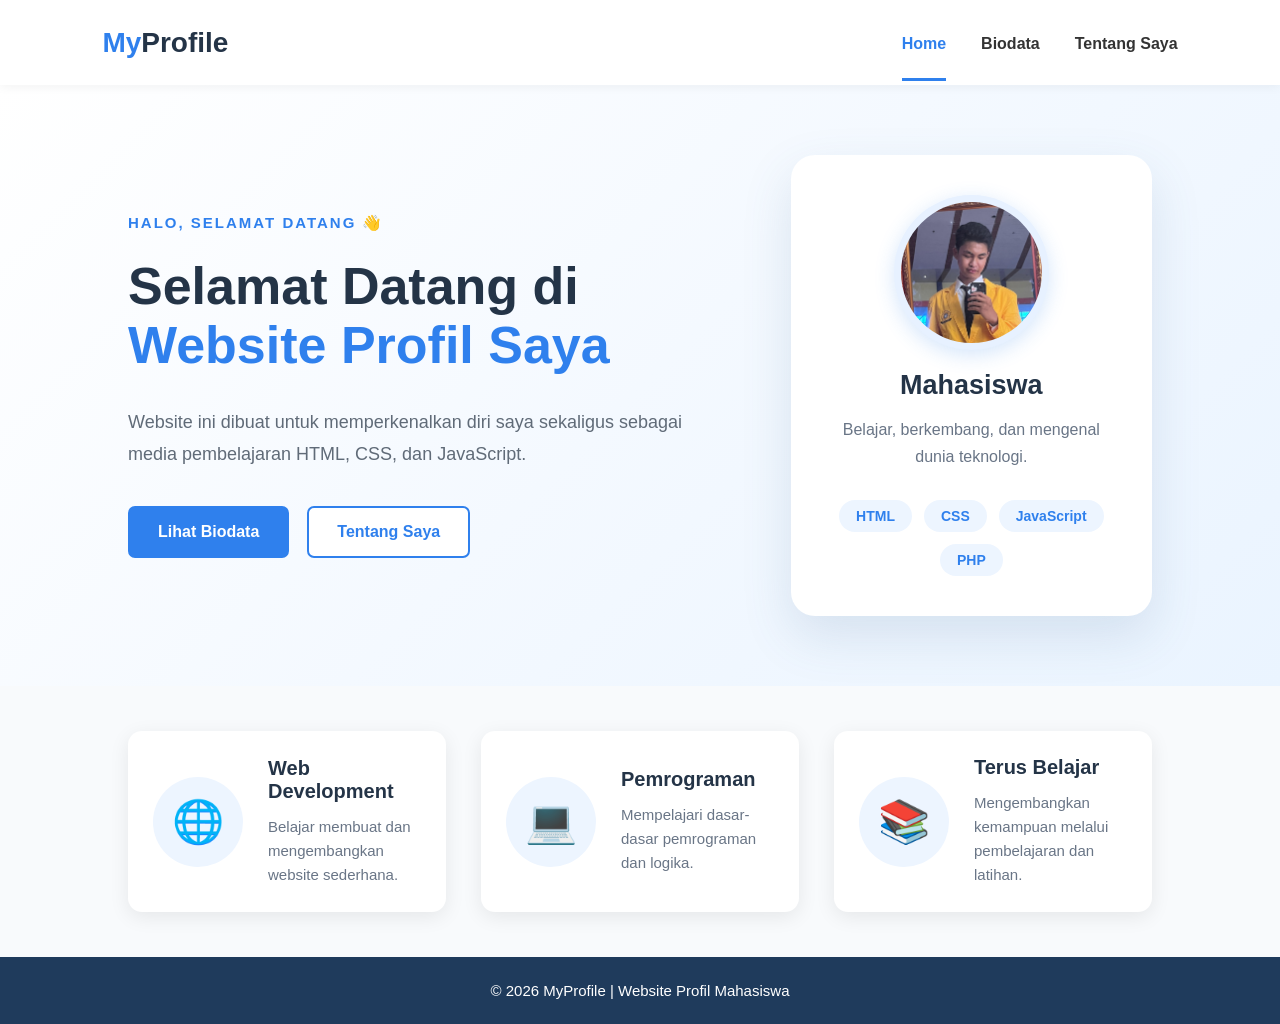
==== index.html @ 7eca73e7 "Add files via upload" ====
<!DOCTYPE html>
<html lang="id">
<head>
    <meta charset="UTF-8">
    <meta name="viewport" content="width=device-width, initial-scale=1.0">
    <title>Home | MyProfile</title>

    <link rel="stylesheet" href="index.css">
</head>

<body>

    <header>
        <h2 class="logo">
            <span>My</span>Profile
        </h2>

        <nav>
            <a href="index.html" class="aktif">Home</a>
            <a href="biodata.html">Biodata</a>
            <a href="tentang.html">Tentang Saya</a>
        </nav>
    </header>


    <main>

        <section class="hero">

            <div class="hero-text">

                <p class="sapaan">
                    HALO, SELAMAT DATANG 👋
                </p>

                <h1>
                    Selamat Datang di
                    <span>Website Profil Saya</span>
                </h1>

                <p class="deskripsi">
                    Website ini dibuat untuk memperkenalkan diri saya
                    sekaligus sebagai media pembelajaran HTML, CSS,
                    dan JavaScript.
                </p>

                <div class="tombol">

                    <a href="biodata.html" class="btn-utama">
                        Lihat Biodata
                    </a>

                    <a href="tentang.html" class="btn-kedua">
                        Tentang Saya
                    </a>

                </div>

            </div>


            <div class="profile-card">

                <div class="foto-profile">
                    <img src="Images/profil.jpeg" alt="Foto Profil">
                </div>

                <h2>Mahasiswa</h2>

                <p>
                    Belajar, berkembang, dan mengenal
                    dunia teknologi.
                </p>

                <div class="skill">
                    <span>HTML</span>
                    <span>CSS</span>
                    <span>JavaScript</span>
                    <span>PHP</span>
                </div>

            </div>

        </section>


        <section class="info">

            <div class="info-card">

                <div class="info-icon">
                    🌐
                </div>

                <div class="info-text">
                    <h3>Web Development</h3>

                    <p>
                        Belajar membuat dan mengembangkan
                        website sederhana.
                    </p>
                </div>

            </div>


            <div class="info-card">

                <div class="info-icon">
                    💻
                </div>

                <div class="info-text">
                    <h3>Pemrograman</h3>

                    <p>
                        Mempelajari dasar-dasar
                        pemrograman dan logika.
                    </p>
                </div>

            </div>


            <div class="info-card">

                <div class="info-icon">
                    📚
                </div>

                <div class="info-text">
                    <h3>Terus Belajar</h3>

                    <p>
                        Mengembangkan kemampuan melalui
                        pembelajaran dan latihan.
                    </p>
                </div>

            </div>

        </section>

    </main>


    <footer>
        <p>
            &copy; 2026 MyProfile | Website Profil Mahasiswa
        </p>
    </footer>

</body>
</html>
---- index.css ----
* {
    margin: 0;
    padding: 0;
    box-sizing: border-box;
}

body {
    font-family: Arial, sans-serif;
    background-color: #f5f8fc;
    color: #243447;
}


/* ================= HEADER ================= */

header {
    height: 85px;

    background-color: white;

    display: flex;
    justify-content: space-between;
    align-items: center;

    padding: 0 8%;

    box-shadow: 0 2px 10px rgba(0, 0, 0, 0.05);

    position: relative;
    z-index: 10;
}

.logo {
    font-size: 28px;
    font-weight: bold;
    color: #243447;
}

.logo span {
    color: #2f80ed;
}

nav {
    display: flex;
    gap: 35px;
}

nav a {
    color: #333;
    text-decoration: none;

    font-size: 16px;
    font-weight: bold;

    padding: 30px 0 25px;

    transition: 0.3s;
}

nav a:hover {
    color: #2f80ed;
}

nav .aktif {
    color: #2f80ed;
    border-bottom: 3px solid #2f80ed;
}


/* ================= HERO ================= */

.hero {
    min-height: 565px;

    display: flex;
    align-items: center;
    justify-content: space-between;

    padding: 70px 10%;

    gap: 80px;

    background:
        linear-gradient(
            135deg,
            #ffffff 0%,
            #f4f9ff 50%,
            #eaf4ff 100%
        );
}


/* ================= HERO TEXT ================= */

.hero-text {
    max-width: 620px;
}

.sapaan {
    color: #2f80ed;

    font-size: 15px;
    font-weight: bold;

    letter-spacing: 2px;

    margin-bottom: 25px;
}

.hero-text h1 {
    color: #243447;

    font-size: 52px;

    line-height: 1.15;

    margin-bottom: 30px;
}

.hero-text h1 span {
    display: block;
    color: #2f80ed;
}

.deskripsi {
    max-width: 620px;

    color: #606b78;

    font-size: 18px;

    line-height: 1.8;

    margin-bottom: 35px;
}


/* ================= TOMBOL ================= */

.tombol {
    display: flex;
    gap: 18px;
}

.btn-utama,
.btn-kedua {
    display: inline-block;

    padding: 15px 28px;

    border-radius: 7px;

    text-decoration: none;

    font-size: 16px;
    font-weight: bold;

    transition: 0.3s;
}

.btn-utama {
    color: white;

    background-color: #2f80ed;

    border: 2px solid #2f80ed;
}

.btn-kedua {
    color: #2f80ed;

    background-color: white;

    border: 2px solid #2f80ed;
}

.btn-utama:hover {
    background-color: #1769cc;

    border-color: #1769cc;

    transform: translateY(-3px);
}

.btn-kedua:hover {
    color: white;

    background-color: #2f80ed;

    transform: translateY(-3px);
}


/* ================= PROFILE CARD ================= */

.profile-card {
    width: 380px;

    min-height: 450px;

    padding: 40px 35px;

    background-color: white;

    border-radius: 24px;

    text-align: center;

    box-shadow:
        0 20px 50px rgba(65, 105, 150, 0.15);

    transition: 0.3s;
}

.profile-card:hover {
    transform: translateY(-6px);

    box-shadow:
        0 25px 55px rgba(65, 105, 150, 0.2);
}


/* ================= FOTO PROFILE ================= */

.foto-profile {
    width: 155px;
    height: 155px;

    margin: 0 auto 20px;

    padding: 7px;

    background-color: #e7f1ff;

    border-radius: 50%;

    overflow: hidden;

    box-shadow:
        0 5px 20px rgba(47, 128, 237, 0.2);
}

.foto-profile img {
    width: 100%;
    height: 100%;

    display: block;

    object-fit: cover;

    object-position: center;

    border-radius: 50%;
}

.profile-card h2 {
    color: #243447;

    font-size: 27px;

    margin-bottom: 15px;
}

.profile-card p {
    color: #697586;

    font-size: 16px;

    line-height: 1.7;

    max-width: 280px;

    margin: auto;
}


/* ================= SKILL ================= */

.skill {
    display: flex;

    justify-content: center;

    flex-wrap: wrap;

    gap: 12px;

    margin-top: 30px;
}

.skill span {
    background-color: #edf5ff;

    color: #2f80ed;

    padding: 8px 17px;

    border-radius: 20px;

    font-size: 14px;
    font-weight: bold;
}


/* ================= INFO ================= */

.info {
    display: grid;

    grid-template-columns:
        repeat(3, 1fr);

    gap: 35px;

    padding: 45px 10%;

    background-color: #f8fafc;
}

.info-card {
    min-height: 160px;

    background-color: white;

    border-radius: 14px;

    padding: 25px;

    display: flex;

    align-items: center;

    gap: 25px;

    box-shadow:
        0 5px 20px rgba(0, 0, 0, 0.08);

    transition: 0.3s;
}

.info-card:hover {
    transform: translateY(-6px);

    box-shadow:
        0 12px 30px rgba(0, 0, 0, 0.12);
}


/* ================= ICON INFO ================= */

.info-icon {
    min-width: 90px;
    height: 90px;

    border-radius: 50%;

    background-color: #edf5ff;

    display: flex;

    justify-content: center;
    align-items: center;

    font-size: 42px;
}


/* ================= INFO TEXT ================= */

.info-text h3 {
    color: #243447;

    font-size: 20px;

    margin-bottom: 12px;
}

.info-text p {
    color: #697586;

    line-height: 1.6;

    font-size: 15px;
}


/* ================= FOOTER ================= */

footer {
    background-color: #1f3b5c;

    color: white;

    text-align: center;

    padding: 25px;

    font-size: 15px;
}


/* ================= RESPONSIVE ================= */

@media (max-width: 900px) {

    header {
        height: auto;

        flex-direction: column;

        padding: 20px;
    }

    nav {
        margin-top: 15px;
    }

    nav a {
        padding: 10px 0;
    }


    .hero {
        flex-direction: column;

        text-align: center;

        padding: 60px 25px;
    }

    .hero-text h1 {
        font-size: 40px;
    }

    .deskripsi {
        margin-left: auto;
        margin-right: auto;
    }

    .tombol {
        justify-content: center;
    }

    .profile-card {
        width: 100%;

        max-width: 380px;
    }


    .info {
        grid-template-columns: 1fr;

        padding: 40px 25px;
    }
}


@media (max-width: 500px) {

    nav {
        gap: 15px;
    }

    nav a {
        font-size: 14px;
    }

    .hero-text h1 {
        font-size: 34px;
    }

    .tombol {
        flex-direction: column;
    }

    .info-card {
        flex-direction: column;

        text-align: center;
    }
}
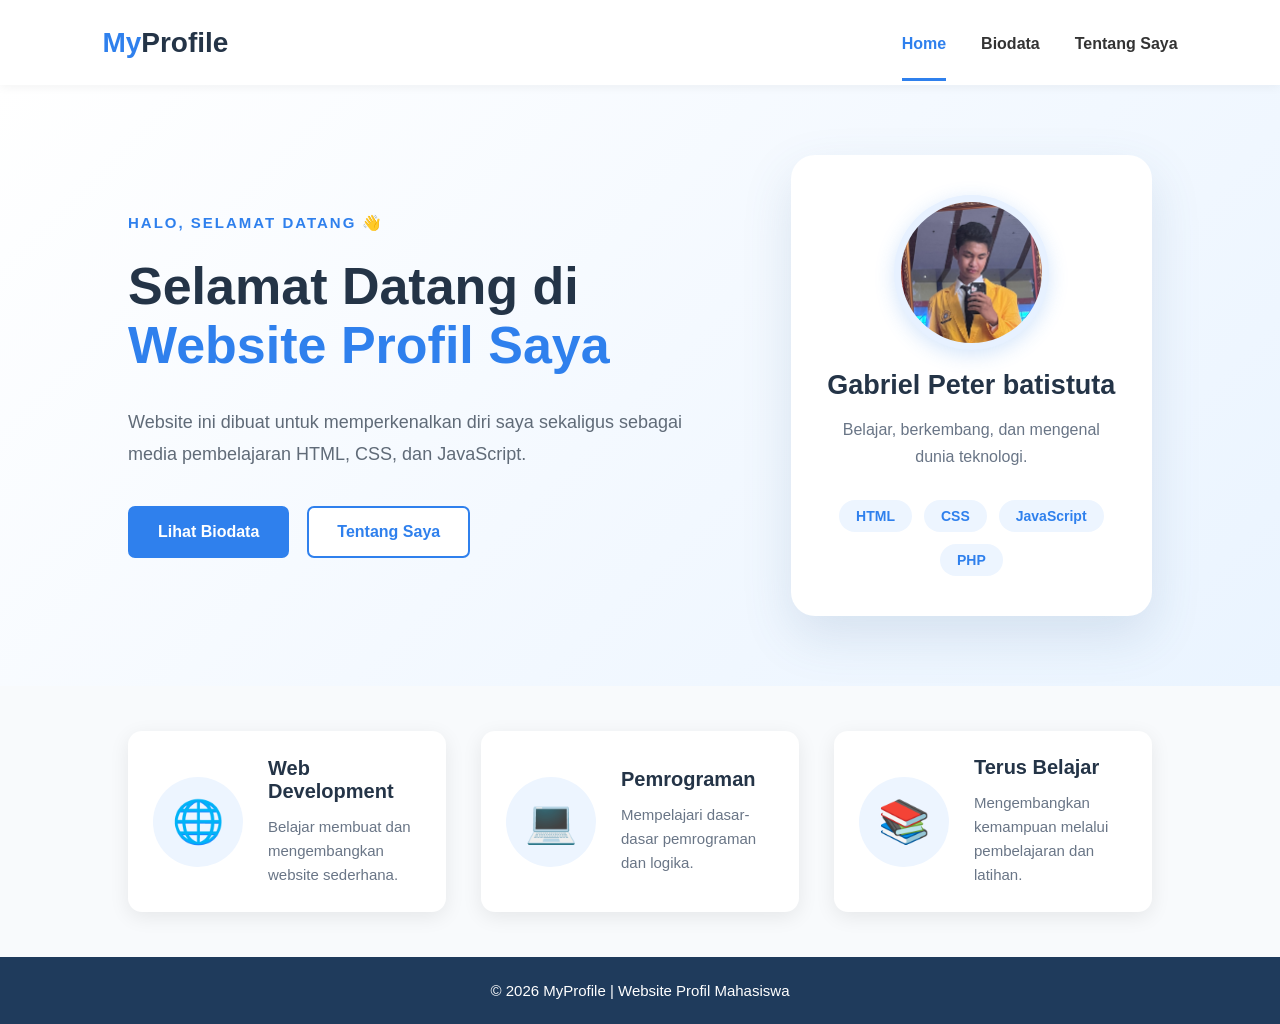
==== commit 6c2998eb: "Add files via upload" ====
--- a/index.html
+++ b/index.html
@@ -65,7 +65,7 @@
                     <img src="Images/profil.jpeg" alt="Foto Profil">
                 </div>
 
-                <h2>Mahasiswa</h2>
+                <h2>Gabriel Peter batistuta</h2>
 
                 <p>
                     Belajar, berkembang, dan mengenal
--- a/index.css
+++ b/index.css
@@ -479,4 +479,132 @@
 
         text-align: center;
     }
+}
+
+/* Mobile */
+
+@media (max-width: 900px) {
+
+    header {
+        height: auto;
+        flex-direction: column;
+        padding: 20px;
+        gap: 15px;
+    }
+
+    nav {
+        gap: 20px;
+        flex-wrap: wrap;
+        justify-content: center;
+    }
+
+    nav a {
+        padding: 10px 0;
+        font-size: 15px;
+    }
+
+    .hero {
+        flex-direction: column;
+        text-align: center;
+        padding: 50px 25px;
+        gap: 40px;
+    }
+
+    .hero-text {
+        max-width: 100%;
+    }
+
+    .hero-text h1 {
+        font-size: 40px;
+    }
+
+    .deskripsi {
+        margin-left: auto;
+        margin-right: auto;
+    }
+
+    .tombol {
+        justify-content: center;
+        flex-wrap: wrap;
+    }
+
+    .profile-card {
+        width: 100%;
+        max-width: 380px;
+    }
+
+    .info {
+        grid-template-columns: 1fr;
+        padding: 40px 25px;
+    }
+
+    .info-card {
+        max-width: 500px;
+        width: 100%;
+        margin: auto;
+    }
+}
+
+@media (max-width: 500px) {
+
+    header {
+        padding: 18px 15px;
+    }
+
+    .logo {
+        font-size: 24px;
+    }
+
+    nav {
+        gap: 14px;
+    }
+
+    nav a {
+        font-size: 13px;
+    }
+
+    .hero {
+        padding: 40px 18px;
+    }
+
+    .sapaan {
+        font-size: 12px;
+    }
+
+    .hero-text h1 {
+        font-size: 34px;
+    }
+
+    .deskripsi {
+        font-size: 15px;
+    }
+
+    .tombol {
+        flex-direction: column;
+    }
+
+    .btn-utama,
+    .btn-kedua {
+        width: 100%;
+        text-align: center;
+    }
+
+    .profile-card {
+        padding: 30px 20px;
+    }
+
+    .foto-profile {
+        width: 130px;
+        height: 130px;
+    }
+
+    .info-card {
+        flex-direction: column;
+        text-align: center;
+    }
+
+    footer {
+        font-size: 13px;
+        padding: 20px 15px;
+    }
 }
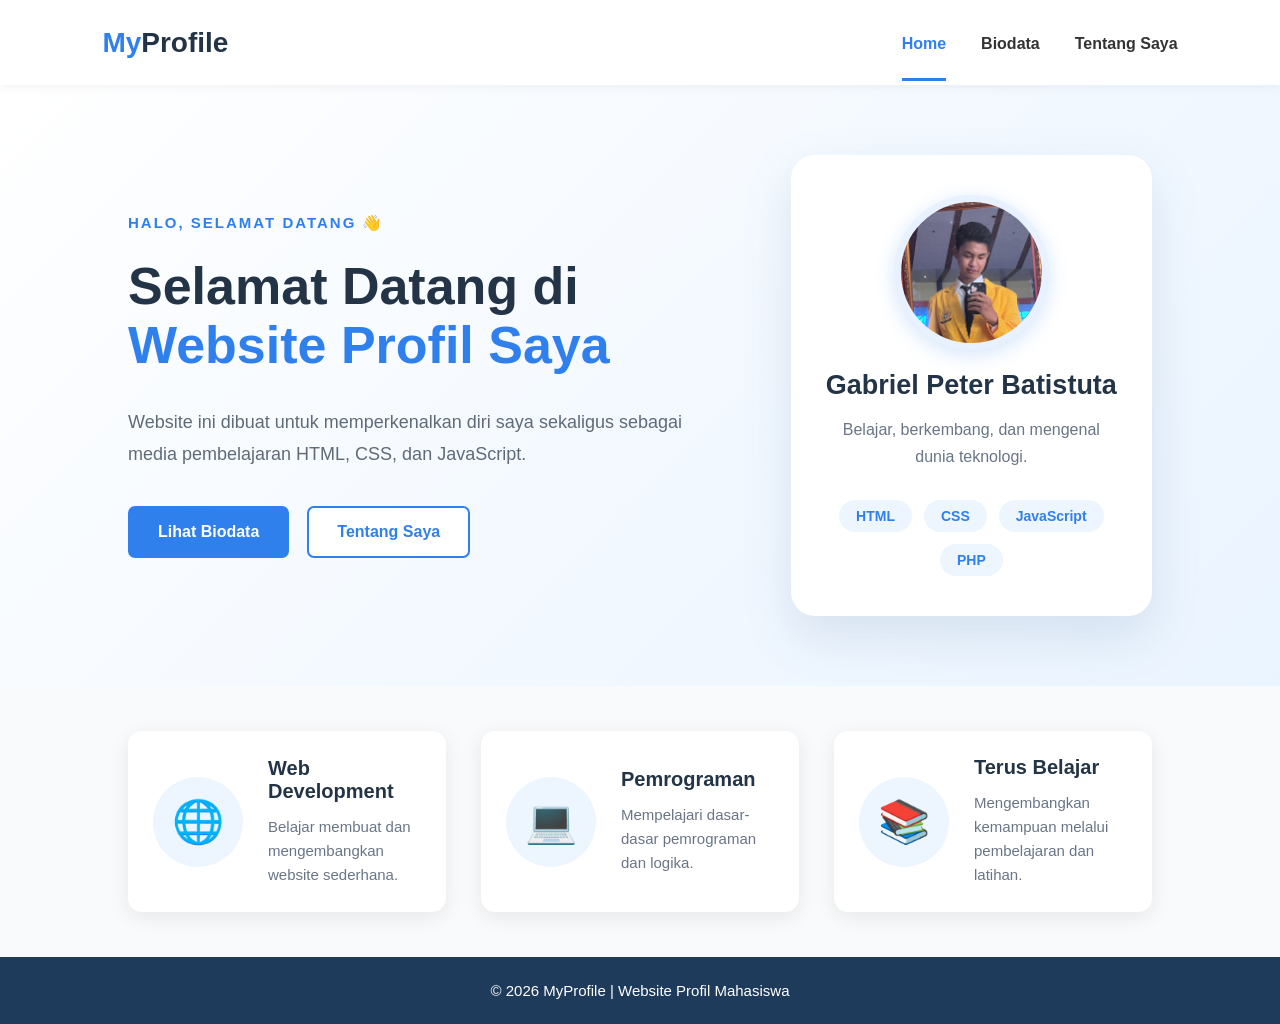
==== commit 3f2d448f: "Update index.html" ====
--- a/index.html
+++ b/index.html
@@ -65,7 +65,7 @@
                     <img src="Images/profil.jpeg" alt="Foto Profil">
                 </div>
 
-                <h2>Gabriel Peter batistuta</h2>
+                <h2>Gabriel Peter Batistuta</h2>
 
                 <p>
                     Belajar, berkembang, dan mengenal
